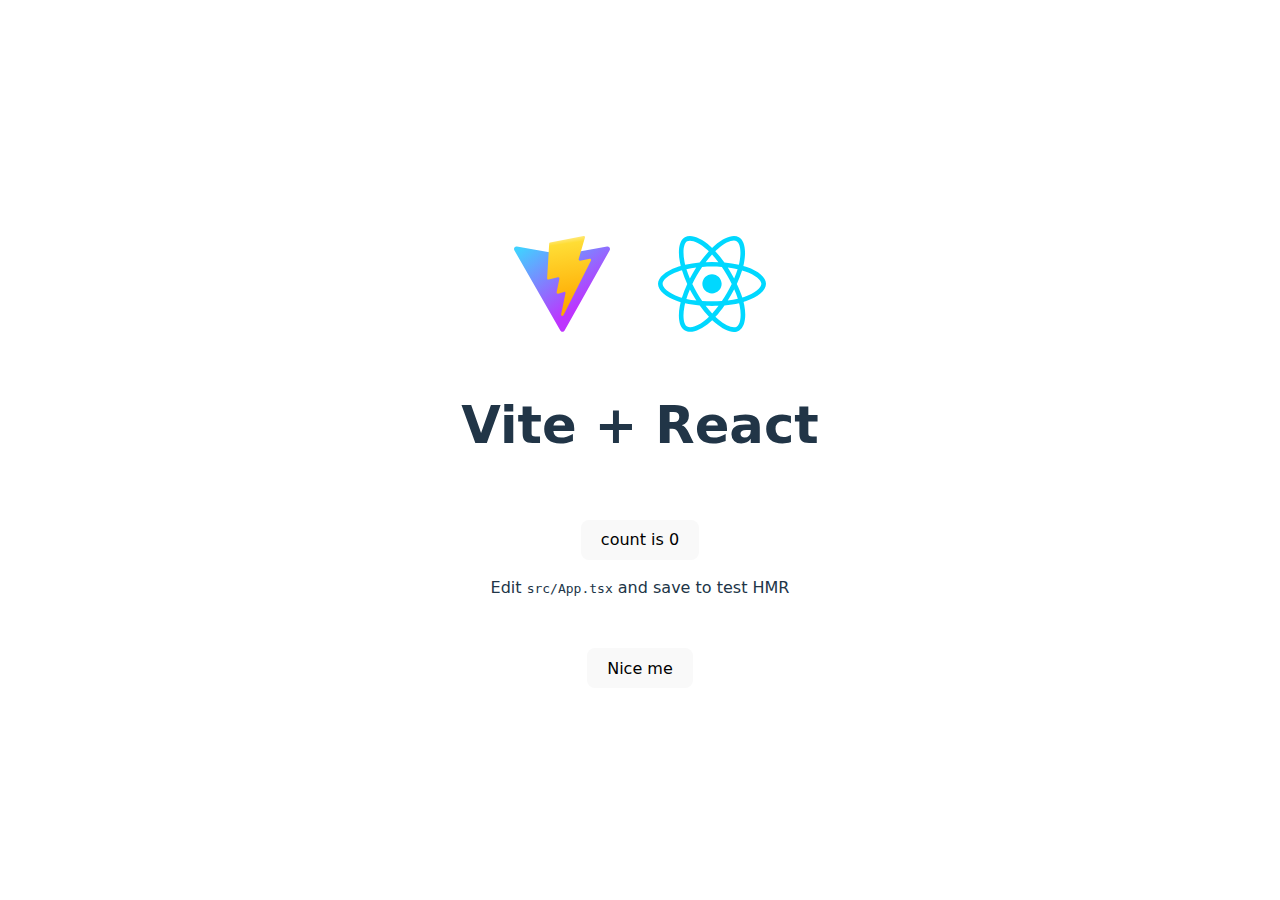
==== index.html @ 25c289f0 "Initialized for our gjclibrary backend" ====
<!doctype html>
<html lang="en">
  <head>
    <meta charset="UTF-8" />
    <link rel="icon" type="image/svg+xml" href="/vite.svg" />
    <meta name="viewport" content="width=device-width, initial-scale=1.0" />
    <title>Vite + React + TS</title>
    <script type="module" crossorigin src="/assets/index-Dt5wXakC.js"></script>
    <link rel="stylesheet" crossorigin href="/assets/index-DiwrgTda.css">
  </head>
  <body>
    <div id="root"></div>
  </body>
</html>
---- assets/index-DiwrgTda.css ----
#root{max-width:1280px;margin:0 auto;padding:2rem;text-align:center}.logo{height:6em;padding:1.5em;will-change:filter;transition:filter .3s}.logo:hover{filter:drop-shadow(0 0 2em #646cffaa)}.logo.react:hover{filter:drop-shadow(0 0 2em #61dafbaa)}@keyframes logo-spin{0%{transform:rotate(0)}to{transform:rotate(360deg)}}@media (prefers-reduced-motion: no-preference){a:nth-of-type(2) .logo{animation:logo-spin infinite 20s linear}}.card{padding:2em}.read-the-docs{color:#888}:root{font-family:Inter,system-ui,Avenir,Helvetica,Arial,sans-serif;line-height:1.5;font-weight:400;color-scheme:light dark;color:#ffffffde;background-color:#242424;font-synthesis:none;text-rendering:optimizeLegibility;-webkit-font-smoothing:antialiased;-moz-osx-font-smoothing:grayscale}a{font-weight:500;color:#646cff;text-decoration:inherit}a:hover{color:#535bf2}body{margin:0;display:flex;place-items:center;min-width:320px;min-height:100vh}h1{font-size:3.2em;line-height:1.1}button{border-radius:8px;border:1px solid transparent;padding:.6em 1.2em;font-size:1em;font-weight:500;font-family:inherit;background-color:#1a1a1a;cursor:pointer;transition:border-color .25s}button:hover{border-color:#646cff}button:focus,button:focus-visible{outline:4px auto -webkit-focus-ring-color}@media (prefers-color-scheme: light){:root{color:#213547;background-color:#fff}a:hover{color:#747bff}button{background-color:#f9f9f9}}
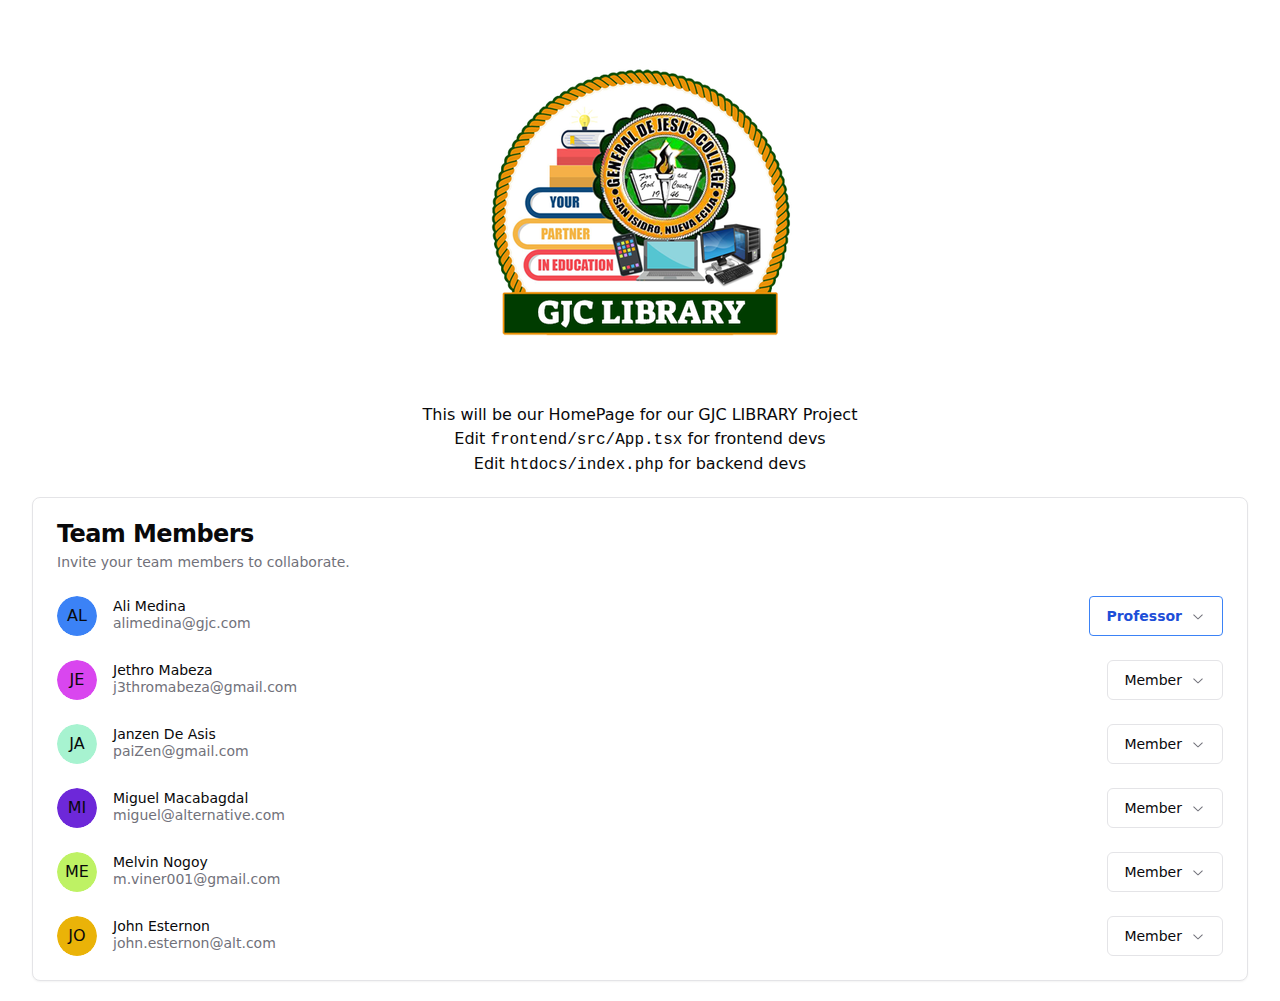
==== commit 9424bdeb: "added static Team Members on Homepage" ====
--- a/index.html
+++ b/index.html
@@ -5,8 +5,8 @@
     <link rel="icon" type="image/svg+xml" href="/vite.svg" />
     <meta name="viewport" content="width=device-width, initial-scale=1.0" />
     <title>Vite + React + TS</title>
-    <script type="module" crossorigin src="/assets/index-Dt5wXakC.js"></script>
-    <link rel="stylesheet" crossorigin href="/assets/index-DiwrgTda.css">
+    <script type="module" crossorigin src="/assets/index-BSZvWt1E.js"></script>
+    <link rel="stylesheet" crossorigin href="/assets/index-Cl80rdr0.css">
   </head>
   <body>
     <div id="root"></div>
--- a/assets/index-Cl80rdr0.css
+++ b/assets/index-Cl80rdr0.css
@@ -0,0 +1 @@
+*,:before,:after{box-sizing:border-box;border-width:0;border-style:solid;border-color:#e5e7eb}:before,:after{--tw-content: ""}html,:host{line-height:1.5;-webkit-text-size-adjust:100%;-moz-tab-size:4;-o-tab-size:4;tab-size:4;font-family:ui-sans-serif,system-ui,sans-serif,"Apple Color Emoji","Segoe UI Emoji",Segoe UI Symbol,"Noto Color Emoji";font-feature-settings:normal;font-variation-settings:normal;-webkit-tap-highlight-color:transparent}body{margin:0;line-height:inherit}hr{height:0;color:inherit;border-top-width:1px}abbr:where([title]){-webkit-text-decoration:underline dotted;text-decoration:underline dotted}h1,h2,h3,h4,h5,h6{font-size:inherit;font-weight:inherit}a{color:inherit;text-decoration:inherit}b,strong{font-weight:bolder}code,kbd,samp,pre{font-family:ui-monospace,SFMono-Regular,Menlo,Monaco,Consolas,Liberation Mono,Courier New,monospace;font-feature-settings:normal;font-variation-settings:normal;font-size:1em}small{font-size:80%}sub,sup{font-size:75%;line-height:0;position:relative;vertical-align:baseline}sub{bottom:-.25em}sup{top:-.5em}table{text-indent:0;border-color:inherit;border-collapse:collapse}button,input,optgroup,select,textarea{font-family:inherit;font-feature-settings:inherit;font-variation-settings:inherit;font-size:100%;font-weight:inherit;line-height:inherit;letter-spacing:inherit;color:inherit;margin:0;padding:0}button,select{text-transform:none}button,input:where([type=button]),input:where([type=reset]),input:where([type=submit]){-webkit-appearance:button;background-color:transparent;background-image:none}:-moz-focusring{outline:auto}:-moz-ui-invalid{box-shadow:none}progress{vertical-align:baseline}::-webkit-inner-spin-button,::-webkit-outer-spin-button{height:auto}[type=search]{-webkit-appearance:textfield;outline-offset:-2px}::-webkit-search-decoration{-webkit-appearance:none}::-webkit-file-upload-button{-webkit-appearance:button;font:inherit}summary{display:list-item}blockquote,dl,dd,h1,h2,h3,h4,h5,h6,hr,figure,p,pre{margin:0}fieldset{margin:0;padding:0}legend{padding:0}ol,ul,menu{list-style:none;margin:0;padding:0}dialog{padding:0}textarea{resize:vertical}input::-moz-placeholder,textarea::-moz-placeholder{opacity:1;color:#9ca3af}input::placeholder,textarea::placeholder{opacity:1;color:#9ca3af}button,[role=button]{cursor:pointer}:disabled{cursor:default}img,svg,video,canvas,audio,iframe,embed,object{display:block;vertical-align:middle}img,video{max-width:100%;height:auto}[hidden]{display:none}:root{--background: 0 0% 100%;--foreground: 240 10% 3.9%;--card: 0 0% 100%;--card-foreground: 240 10% 3.9%;--popover: 0 0% 100%;--popover-foreground: 240 10% 3.9%;--primary: 240 5.9% 10%;--primary-foreground: 0 0% 98%;--secondary: 240 4.8% 95.9%;--secondary-foreground: 240 5.9% 10%;--muted: 240 4.8% 95.9%;--muted-foreground: 240 3.8% 46.1%;--accent: 240 4.8% 95.9%;--accent-foreground: 240 5.9% 10%;--destructive: 0 72.22% 50.59%;--destructive-foreground: 0 0% 98%;--border: 240 5.9% 90%;--input: 240 5.9% 90%;--ring: 240 5% 64.9%;--radius: .5rem}*{border-color:hsl(var(--border))}html{scroll-behavior:smooth}body{background-color:hsl(var(--background));color:hsl(var(--foreground));font-synthesis-weight:none;text-rendering:optimizeLegibility}*,:before,:after{--tw-border-spacing-x: 0;--tw-border-spacing-y: 0;--tw-translate-x: 0;--tw-translate-y: 0;--tw-rotate: 0;--tw-skew-x: 0;--tw-skew-y: 0;--tw-scale-x: 1;--tw-scale-y: 1;--tw-pan-x: ;--tw-pan-y: ;--tw-pinch-zoom: ;--tw-scroll-snap-strictness: proximity;--tw-gradient-from-position: ;--tw-gradient-via-position: ;--tw-gradient-to-position: ;--tw-ordinal: ;--tw-slashed-zero: ;--tw-numeric-figure: ;--tw-numeric-spacing: ;--tw-numeric-fraction: ;--tw-ring-inset: ;--tw-ring-offset-width: 0px;--tw-ring-offset-color: #fff;--tw-ring-color: rgb(59 130 246 / .5);--tw-ring-offset-shadow: 0 0 #0000;--tw-ring-shadow: 0 0 #0000;--tw-shadow: 0 0 #0000;--tw-shadow-colored: 0 0 #0000;--tw-blur: ;--tw-brightness: ;--tw-contrast: ;--tw-grayscale: ;--tw-hue-rotate: ;--tw-invert: ;--tw-saturate: ;--tw-sepia: ;--tw-drop-shadow: ;--tw-backdrop-blur: ;--tw-backdrop-brightness: ;--tw-backdrop-contrast: ;--tw-backdrop-grayscale: ;--tw-backdrop-hue-rotate: ;--tw-backdrop-invert: ;--tw-backdrop-opacity: ;--tw-backdrop-saturate: ;--tw-backdrop-sepia: ;--tw-contain-size: ;--tw-contain-layout: ;--tw-contain-paint: ;--tw-contain-style: }::backdrop{--tw-border-spacing-x: 0;--tw-border-spacing-y: 0;--tw-translate-x: 0;--tw-translate-y: 0;--tw-rotate: 0;--tw-skew-x: 0;--tw-skew-y: 0;--tw-scale-x: 1;--tw-scale-y: 1;--tw-pan-x: ;--tw-pan-y: ;--tw-pinch-zoom: ;--tw-scroll-snap-strictness: proximity;--tw-gradient-from-position: ;--tw-gradient-via-position: ;--tw-gradient-to-position: ;--tw-ordinal: ;--tw-slashed-zero: ;--tw-numeric-figure: ;--tw-numeric-spacing: ;--tw-numeric-fraction: ;--tw-ring-inset: ;--tw-ring-offset-width: 0px;--tw-ring-offset-color: #fff;--tw-ring-color: rgb(59 130 246 / .5);--tw-ring-offset-shadow: 0 0 #0000;--tw-ring-shadow: 0 0 #0000;--tw-shadow: 0 0 #0000;--tw-shadow-colored: 0 0 #0000;--tw-blur: ;--tw-brightness: ;--tw-contrast: ;--tw-grayscale: ;--tw-hue-rotate: ;--tw-invert: ;--tw-saturate: ;--tw-sepia: ;--tw-drop-shadow: ;--tw-backdrop-blur: ;--tw-backdrop-brightness: ;--tw-backdrop-contrast: ;--tw-backdrop-grayscale: ;--tw-backdrop-hue-rotate: ;--tw-backdrop-invert: ;--tw-backdrop-opacity: ;--tw-backdrop-saturate: ;--tw-backdrop-sepia: ;--tw-contain-size: ;--tw-contain-layout: ;--tw-contain-paint: ;--tw-contain-style: }.container{width:100%;margin-right:auto;margin-left:auto;padding-right:2rem;padding-left:2rem}@media (min-width: 1400px){.container{max-width:1400px}}.sr-only{position:absolute;width:1px;height:1px;padding:0;margin:-1px;overflow:hidden;clip:rect(0,0,0,0);white-space:nowrap;border-width:0}.fixed{position:fixed}.absolute{position:absolute}.relative{position:relative}.inset-0{top:0;right:0;bottom:0;left:0}.left-\[50\%\]{left:50%}.right-4{right:1rem}.top-4{top:1rem}.top-\[50\%\]{top:50%}.z-50{z-index:50}.-mx-1{margin-left:-.25rem;margin-right:-.25rem}.mb-5{margin-bottom:1.25rem}.ml-2{margin-left:.5rem}.ml-auto{margin-left:auto}.mr-2{margin-right:.5rem}.mt-4{margin-top:1rem}.mt-5{margin-top:1.25rem}.flex{display:flex}.inline-flex{display:inline-flex}.table{display:table}.grid{display:grid}.hidden{display:none}.aspect-square{aspect-ratio:1 / 1}.h-10{height:2.5rem}.h-11{height:2.75rem}.h-12{height:3rem}.h-4{height:1rem}.h-9{height:2.25rem}.h-full{height:100%}.h-px{height:1px}.max-h-\[300px\]{max-height:300px}.w-10{width:2.5rem}.w-4{width:1rem}.w-72{width:18rem}.w-full{width:100%}.max-w-lg{max-width:32rem}.shrink-0{flex-shrink:0}.caption-bottom{caption-side:bottom}.translate-x-\[-50\%\]{--tw-translate-x: -50%;transform:translate(var(--tw-translate-x),var(--tw-translate-y)) rotate(var(--tw-rotate)) skew(var(--tw-skew-x)) skewY(var(--tw-skew-y)) scaleX(var(--tw-scale-x)) scaleY(var(--tw-scale-y))}.translate-y-\[-50\%\]{--tw-translate-y: -50%;transform:translate(var(--tw-translate-x),var(--tw-translate-y)) rotate(var(--tw-rotate)) skew(var(--tw-skew-x)) skewY(var(--tw-skew-y)) scaleX(var(--tw-scale-x)) scaleY(var(--tw-scale-y))}.cursor-default{cursor:default}.select-none{-webkit-user-select:none;-moz-user-select:none;user-select:none}.flex-col{flex-direction:column}.flex-col-reverse{flex-direction:column-reverse}.items-start{align-items:flex-start}.items-center{align-items:center}.justify-center{justify-content:center}.justify-between{justify-content:space-between}.gap-4{gap:1rem}.gap-6{gap:1.5rem}.space-x-4>:not([hidden])~:not([hidden]){--tw-space-x-reverse: 0;margin-right:calc(1rem * var(--tw-space-x-reverse));margin-left:calc(1rem * calc(1 - var(--tw-space-x-reverse)))}.space-y-1>:not([hidden])~:not([hidden]){--tw-space-y-reverse: 0;margin-top:calc(.25rem * calc(1 - var(--tw-space-y-reverse)));margin-bottom:calc(.25rem * var(--tw-space-y-reverse))}.space-y-1\.5>:not([hidden])~:not([hidden]){--tw-space-y-reverse: 0;margin-top:calc(.375rem * calc(1 - var(--tw-space-y-reverse)));margin-bottom:calc(.375rem * var(--tw-space-y-reverse))}.overflow-auto{overflow:auto}.overflow-hidden{overflow:hidden}.overflow-y-auto{overflow-y:auto}.overflow-x-hidden{overflow-x:hidden}.whitespace-nowrap{white-space:nowrap}.rounded{border-radius:.25rem}.rounded-full{border-radius:9999px}.rounded-lg{border-radius:var(--radius)}.rounded-md{border-radius:calc(var(--radius) - 2px)}.rounded-sm{border-radius:calc(var(--radius) - 4px)}.border{border-width:1px}.border-b{border-bottom-width:1px}.border-t{border-top-width:1px}.border-blue-500{--tw-border-opacity: 1;border-color:rgb(59 130 246 / var(--tw-border-opacity))}.border-input{border-color:hsl(var(--input))}.bg-background{background-color:hsl(var(--background))}.bg-black\/80{background-color:#000c}.bg-blue-500{--tw-bg-opacity: 1;background-color:rgb(59 130 246 / var(--tw-bg-opacity))}.bg-border{background-color:hsl(var(--border))}.bg-card{background-color:hsl(var(--card))}.bg-destructive{background-color:hsl(var(--destructive))}.bg-emerald-200{--tw-bg-opacity: 1;background-color:rgb(167 243 208 / var(--tw-bg-opacity))}.bg-fuchsia-500{--tw-bg-opacity: 1;background-color:rgb(217 70 239 / var(--tw-bg-opacity))}.bg-lime-300{--tw-bg-opacity: 1;background-color:rgb(190 242 100 / var(--tw-bg-opacity))}.bg-muted{background-color:hsl(var(--muted))}.bg-muted\/50{background-color:hsl(var(--muted) / .5)}.bg-popover{background-color:hsl(var(--popover))}.bg-primary{background-color:hsl(var(--primary))}.bg-secondary{background-color:hsl(var(--secondary))}.bg-transparent{background-color:transparent}.bg-violet-700{--tw-bg-opacity: 1;background-color:rgb(109 40 217 / var(--tw-bg-opacity))}.bg-yellow-500{--tw-bg-opacity: 1;background-color:rgb(234 179 8 / var(--tw-bg-opacity))}.p-0{padding:0}.p-1{padding:.25rem}.p-1\.5{padding:.375rem}.p-4{padding:1rem}.p-6{padding:1.5rem}.px-2{padding-left:.5rem;padding-right:.5rem}.px-3{padding-left:.75rem;padding-right:.75rem}.px-4{padding-left:1rem;padding-right:1rem}.px-8{padding-left:2rem;padding-right:2rem}.py-1{padding-top:.25rem;padding-bottom:.25rem}.py-1\.5{padding-top:.375rem;padding-bottom:.375rem}.py-2{padding-top:.5rem;padding-bottom:.5rem}.py-3{padding-top:.75rem;padding-bottom:.75rem}.py-6{padding-top:1.5rem;padding-bottom:1.5rem}.pt-0{padding-top:0}.text-left{text-align:left}.text-center{text-align:center}.align-middle{vertical-align:middle}.text-2xl{font-size:1.5rem;line-height:2rem}.text-lg{font-size:1.125rem;line-height:1.75rem}.text-sm{font-size:.875rem;line-height:1.25rem}.text-xs{font-size:.75rem;line-height:1rem}.font-medium{font-weight:500}.font-semibold{font-weight:600}.leading-none{line-height:1}.tracking-tight{letter-spacing:-.025em}.tracking-widest{letter-spacing:.1em}.text-blue-700{--tw-text-opacity: 1;color:rgb(29 78 216 / var(--tw-text-opacity))}.text-card-foreground{color:hsl(var(--card-foreground))}.text-destructive-foreground{color:hsl(var(--destructive-foreground))}.text-foreground{color:hsl(var(--foreground))}.text-muted-foreground{color:hsl(var(--muted-foreground))}.text-popover-foreground{color:hsl(var(--popover-foreground))}.text-primary{color:hsl(var(--primary))}.text-primary-foreground{color:hsl(var(--primary-foreground))}.text-secondary-foreground{color:hsl(var(--secondary-foreground))}.underline-offset-4{text-underline-offset:4px}.opacity-50{opacity:.5}.opacity-70{opacity:.7}.shadow-lg{--tw-shadow: 0 10px 15px -3px rgb(0 0 0 / .1), 0 4px 6px -4px rgb(0 0 0 / .1);--tw-shadow-colored: 0 10px 15px -3px var(--tw-shadow-color), 0 4px 6px -4px var(--tw-shadow-color);box-shadow:var(--tw-ring-offset-shadow, 0 0 #0000),var(--tw-ring-shadow, 0 0 #0000),var(--tw-shadow)}.shadow-md{--tw-shadow: 0 4px 6px -1px rgb(0 0 0 / .1), 0 2px 4px -2px rgb(0 0 0 / .1);--tw-shadow-colored: 0 4px 6px -1px var(--tw-shadow-color), 0 2px 4px -2px var(--tw-shadow-color);box-shadow:var(--tw-ring-offset-shadow, 0 0 #0000),var(--tw-ring-shadow, 0 0 #0000),var(--tw-shadow)}.shadow-sm{--tw-shadow: 0 1px 2px 0 rgb(0 0 0 / .05);--tw-shadow-colored: 0 1px 2px 0 var(--tw-shadow-color);box-shadow:var(--tw-ring-offset-shadow, 0 0 #0000),var(--tw-ring-shadow, 0 0 #0000),var(--tw-shadow)}.outline-none{outline:2px solid transparent;outline-offset:2px}.outline{outline-style:solid}.ring-offset-background{--tw-ring-offset-color: hsl(var(--background))}.transition-colors{transition-property:color,background-color,border-color,text-decoration-color,fill,stroke;transition-timing-function:cubic-bezier(.4,0,.2,1);transition-duration:.15s}.transition-opacity{transition-property:opacity;transition-timing-function:cubic-bezier(.4,0,.2,1);transition-duration:.15s}.duration-200{transition-duration:.2s}@keyframes enter{0%{opacity:var(--tw-enter-opacity, 1);transform:translate3d(var(--tw-enter-translate-x, 0),var(--tw-enter-translate-y, 0),0) scale3d(var(--tw-enter-scale, 1),var(--tw-enter-scale, 1),var(--tw-enter-scale, 1)) rotate(var(--tw-enter-rotate, 0))}}@keyframes exit{to{opacity:var(--tw-exit-opacity, 1);transform:translate3d(var(--tw-exit-translate-x, 0),var(--tw-exit-translate-y, 0),0) scale3d(var(--tw-exit-scale, 1),var(--tw-exit-scale, 1),var(--tw-exit-scale, 1)) rotate(var(--tw-exit-rotate, 0))}}.duration-200{animation-duration:.2s}@media (max-width: 640px){.container{padding-left:1rem;padding-right:1rem}}.placeholder\:text-muted-foreground::-moz-placeholder{color:hsl(var(--muted-foreground))}.placeholder\:text-muted-foreground::placeholder{color:hsl(var(--muted-foreground))}.hover\:border-transparent:hover{border-color:transparent}.hover\:bg-accent:hover{background-color:hsl(var(--accent))}.hover\:bg-blue-500:hover{--tw-bg-opacity: 1;background-color:rgb(59 130 246 / var(--tw-bg-opacity))}.hover\:bg-destructive\/90:hover{background-color:hsl(var(--destructive) / .9)}.hover\:bg-muted\/50:hover{background-color:hsl(var(--muted) / .5)}.hover\:bg-primary\/90:hover{background-color:hsl(var(--primary) / .9)}.hover\:bg-secondary\/80:hover{background-color:hsl(var(--secondary) / .8)}.hover\:text-accent-foreground:hover{color:hsl(var(--accent-foreground))}.hover\:text-white:hover{--tw-text-opacity: 1;color:rgb(255 255 255 / var(--tw-text-opacity))}.hover\:underline:hover{text-decoration-line:underline}.hover\:opacity-100:hover{opacity:1}.focus\:outline-none:focus{outline:2px solid transparent;outline-offset:2px}.focus\:ring-2:focus{--tw-ring-offset-shadow: var(--tw-ring-inset) 0 0 0 var(--tw-ring-offset-width) var(--tw-ring-offset-color);--tw-ring-shadow: var(--tw-ring-inset) 0 0 0 calc(2px + var(--tw-ring-offset-width)) var(--tw-ring-color);box-shadow:var(--tw-ring-offset-shadow),var(--tw-ring-shadow),var(--tw-shadow, 0 0 #0000)}.focus\:ring-ring:focus{--tw-ring-color: hsl(var(--ring))}.focus\:ring-offset-2:focus{--tw-ring-offset-width: 2px}.focus-visible\:outline-none:focus-visible{outline:2px solid transparent;outline-offset:2px}.focus-visible\:ring-2:focus-visible{--tw-ring-offset-shadow: var(--tw-ring-inset) 0 0 0 var(--tw-ring-offset-width) var(--tw-ring-offset-color);--tw-ring-shadow: var(--tw-ring-inset) 0 0 0 calc(2px + var(--tw-ring-offset-width)) var(--tw-ring-color);box-shadow:var(--tw-ring-offset-shadow),var(--tw-ring-shadow),var(--tw-shadow, 0 0 #0000)}.focus-visible\:ring-ring:focus-visible{--tw-ring-color: hsl(var(--ring))}.focus-visible\:ring-offset-2:focus-visible{--tw-ring-offset-width: 2px}.disabled\:pointer-events-none:disabled{pointer-events:none}.disabled\:cursor-not-allowed:disabled{cursor:not-allowed}.disabled\:opacity-50:disabled{opacity:.5}.aria-selected\:bg-accent[aria-selected=true]{background-color:hsl(var(--accent))}.aria-selected\:text-accent-foreground[aria-selected=true]{color:hsl(var(--accent-foreground))}.data-\[disabled\]\:pointer-events-none[data-disabled]{pointer-events:none}.data-\[state\=open\]\:bg-accent[data-state=open]{background-color:hsl(var(--accent))}.data-\[state\=selected\]\:bg-muted[data-state=selected]{background-color:hsl(var(--muted))}.data-\[state\=open\]\:text-muted-foreground[data-state=open]{color:hsl(var(--muted-foreground))}.data-\[disabled\]\:opacity-50[data-disabled]{opacity:.5}.data-\[state\=open\]\:animate-in[data-state=open]{animation-name:enter;animation-duration:.15s;--tw-enter-opacity: initial;--tw-enter-scale: initial;--tw-enter-rotate: initial;--tw-enter-translate-x: initial;--tw-enter-translate-y: initial}.data-\[state\=closed\]\:animate-out[data-state=closed]{animation-name:exit;animation-duration:.15s;--tw-exit-opacity: initial;--tw-exit-scale: initial;--tw-exit-rotate: initial;--tw-exit-translate-x: initial;--tw-exit-translate-y: initial}.data-\[state\=closed\]\:fade-out-0[data-state=closed]{--tw-exit-opacity: 0}.data-\[state\=open\]\:fade-in-0[data-state=open]{--tw-enter-opacity: 0}.data-\[state\=closed\]\:zoom-out-95[data-state=closed]{--tw-exit-scale: .95}.data-\[state\=open\]\:zoom-in-95[data-state=open]{--tw-enter-scale: .95}.data-\[side\=bottom\]\:slide-in-from-top-2[data-side=bottom]{--tw-enter-translate-y: -.5rem}.data-\[side\=left\]\:slide-in-from-right-2[data-side=left]{--tw-enter-translate-x: .5rem}.data-\[side\=right\]\:slide-in-from-left-2[data-side=right]{--tw-enter-translate-x: -.5rem}.data-\[side\=top\]\:slide-in-from-bottom-2[data-side=top]{--tw-enter-translate-y: .5rem}.data-\[state\=closed\]\:slide-out-to-left-1\/2[data-state=closed]{--tw-exit-translate-x: -50%}.data-\[state\=closed\]\:slide-out-to-top-\[48\%\][data-state=closed]{--tw-exit-translate-y: -48%}.data-\[state\=open\]\:slide-in-from-left-1\/2[data-state=open]{--tw-enter-translate-x: -50%}.data-\[state\=open\]\:slide-in-from-top-\[48\%\][data-state=open]{--tw-enter-translate-y: -48%}@media (min-width: 640px){.sm\:flex-row{flex-direction:row}.sm\:justify-end{justify-content:flex-end}.sm\:space-x-2>:not([hidden])~:not([hidden]){--tw-space-x-reverse: 0;margin-right:calc(.5rem * var(--tw-space-x-reverse));margin-left:calc(.5rem * calc(1 - var(--tw-space-x-reverse)))}.sm\:rounded-lg{border-radius:var(--radius)}.sm\:text-left{text-align:left}}.\[\&\:has\(\[role\=checkbox\]\)\]\:pr-0:has([role=checkbox]){padding-right:0}.\[\&\>tr\]\:last\:border-b-0:last-child>tr{border-bottom-width:0px}.\[\&_\[cmdk-group-heading\]\]\:px-2 [cmdk-group-heading]{padding-left:.5rem;padding-right:.5rem}.\[\&_\[cmdk-group-heading\]\]\:py-1\.5 [cmdk-group-heading]{padding-top:.375rem;padding-bottom:.375rem}.\[\&_\[cmdk-group-heading\]\]\:text-xs [cmdk-group-heading]{font-size:.75rem;line-height:1rem}.\[\&_\[cmdk-group-heading\]\]\:font-medium [cmdk-group-heading]{font-weight:500}.\[\&_\[cmdk-group-heading\]\]\:text-muted-foreground [cmdk-group-heading]{color:hsl(var(--muted-foreground))}.\[\&_\[cmdk-group\]\:not\(\[hidden\]\)_\~\[cmdk-group\]\]\:pt-0 [cmdk-group]:not([hidden])~[cmdk-group]{padding-top:0}.\[\&_\[cmdk-group\]\]\:px-2 [cmdk-group]{padding-left:.5rem;padding-right:.5rem}.\[\&_\[cmdk-input-wrapper\]_svg\]\:h-5 [cmdk-input-wrapper] svg{height:1.25rem}.\[\&_\[cmdk-input-wrapper\]_svg\]\:w-5 [cmdk-input-wrapper] svg{width:1.25rem}.\[\&_\[cmdk-input\]\]\:h-12 [cmdk-input]{height:3rem}.\[\&_\[cmdk-item\]\]\:px-2 [cmdk-item]{padding-left:.5rem;padding-right:.5rem}.\[\&_\[cmdk-item\]\]\:py-3 [cmdk-item]{padding-top:.75rem;padding-bottom:.75rem}.\[\&_\[cmdk-item\]_svg\]\:h-5 [cmdk-item] svg{height:1.25rem}.\[\&_\[cmdk-item\]_svg\]\:w-5 [cmdk-item] svg{width:1.25rem}.\[\&_tr\:last-child\]\:border-0 tr:last-child{border-width:0px}.\[\&_tr\]\:border-b tr{border-bottom-width:1px}
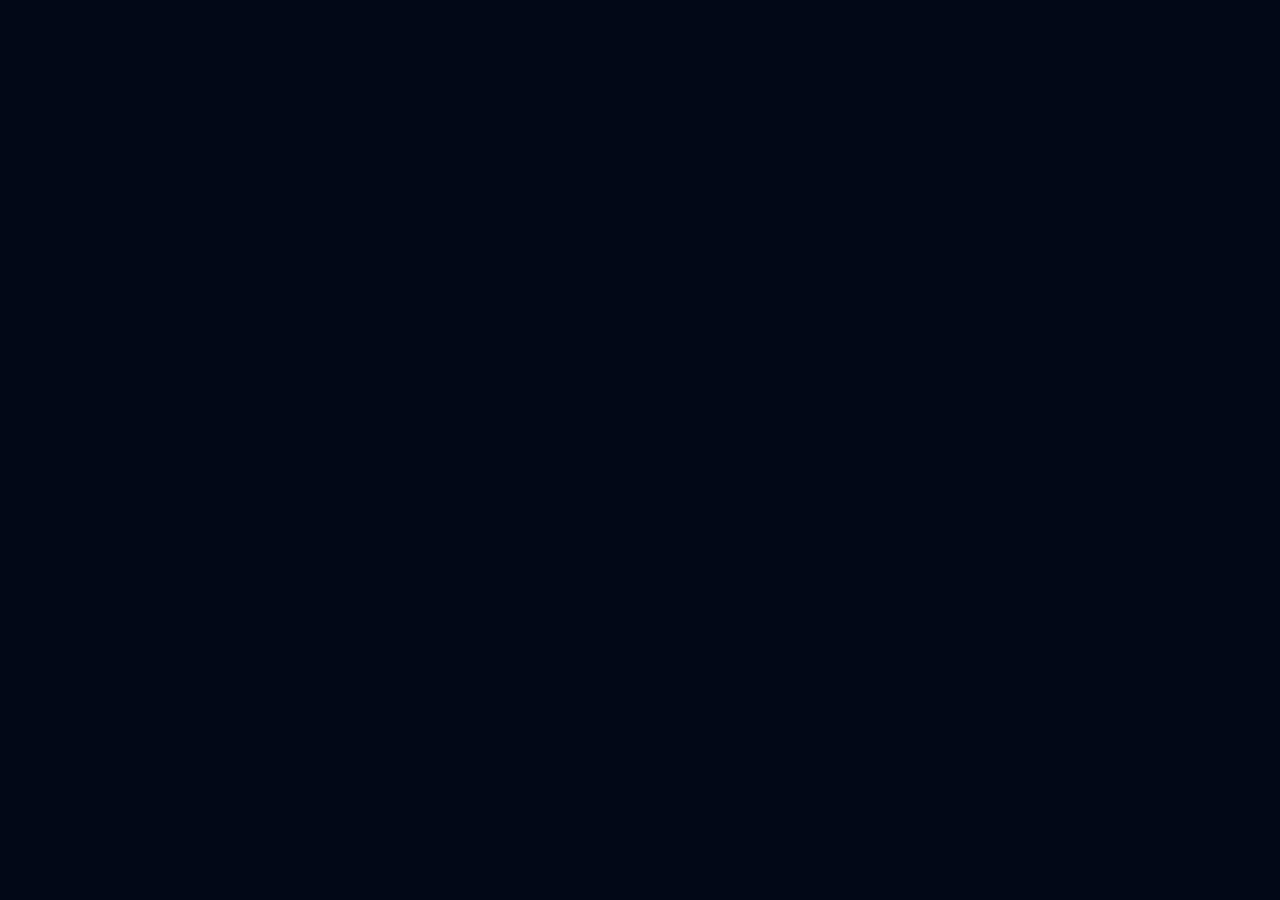
==== commit d701e7c9: "php server updated homepage with musicgallery" ====
--- a/index.html
+++ b/index.html
@@ -4,9 +4,9 @@
     <meta charset="UTF-8" />
     <link rel="icon" type="image/svg+xml" href="/vite.svg" />
     <meta name="viewport" content="width=device-width, initial-scale=1.0" />
-    <title>Vite + React + TS</title>
-    <script type="module" crossorigin src="/assets/index-BSZvWt1E.js"></script>
-    <link rel="stylesheet" crossorigin href="/assets/index-Cl80rdr0.css">
+    <title>GJC Library Management System</title>
+    <script type="module" crossorigin src="/assets/index-BnmHJp3N.js"></script>
+    <link rel="stylesheet" crossorigin href="/assets/index-BasYffKe.css">
   </head>
   <body>
     <div id="root"></div>
--- a/assets/index-BasYffKe.css
+++ b/assets/index-BasYffKe.css
@@ -0,0 +1 @@
+*,:before,:after{box-sizing:border-box;border-width:0;border-style:solid;border-color:#e5e7eb}:before,:after{--tw-content: ""}html,:host{line-height:1.5;-webkit-text-size-adjust:100%;-moz-tab-size:4;-o-tab-size:4;tab-size:4;font-family:ui-sans-serif,system-ui,sans-serif,"Apple Color Emoji","Segoe UI Emoji",Segoe UI Symbol,"Noto Color Emoji";font-feature-settings:normal;font-variation-settings:normal;-webkit-tap-highlight-color:transparent}body{margin:0;line-height:inherit}hr{height:0;color:inherit;border-top-width:1px}abbr:where([title]){-webkit-text-decoration:underline dotted;text-decoration:underline dotted}h1,h2,h3,h4,h5,h6{font-size:inherit;font-weight:inherit}a{color:inherit;text-decoration:inherit}b,strong{font-weight:bolder}code,kbd,samp,pre{font-family:ui-monospace,SFMono-Regular,Menlo,Monaco,Consolas,Liberation Mono,Courier New,monospace;font-feature-settings:normal;font-variation-settings:normal;font-size:1em}small{font-size:80%}sub,sup{font-size:75%;line-height:0;position:relative;vertical-align:baseline}sub{bottom:-.25em}sup{top:-.5em}table{text-indent:0;border-color:inherit;border-collapse:collapse}button,input,optgroup,select,textarea{font-family:inherit;font-feature-settings:inherit;font-variation-settings:inherit;font-size:100%;font-weight:inherit;line-height:inherit;letter-spacing:inherit;color:inherit;margin:0;padding:0}button,select{text-transform:none}button,input:where([type=button]),input:where([type=reset]),input:where([type=submit]){-webkit-appearance:button;background-color:transparent;background-image:none}:-moz-focusring{outline:auto}:-moz-ui-invalid{box-shadow:none}progress{vertical-align:baseline}::-webkit-inner-spin-button,::-webkit-outer-spin-button{height:auto}[type=search]{-webkit-appearance:textfield;outline-offset:-2px}::-webkit-search-decoration{-webkit-appearance:none}::-webkit-file-upload-button{-webkit-appearance:button;font:inherit}summary{display:list-item}blockquote,dl,dd,h1,h2,h3,h4,h5,h6,hr,figure,p,pre{margin:0}fieldset{margin:0;padding:0}legend{padding:0}ol,ul,menu{list-style:none;margin:0;padding:0}dialog{padding:0}textarea{resize:vertical}input::-moz-placeholder,textarea::-moz-placeholder{opacity:1;color:#9ca3af}input::placeholder,textarea::placeholder{opacity:1;color:#9ca3af}button,[role=button]{cursor:pointer}:disabled{cursor:default}img,svg,video,canvas,audio,iframe,embed,object{display:block;vertical-align:middle}img,video{max-width:100%;height:auto}[hidden]{display:none}:root{--background: 0 0% 100%;--foreground: 222.2 84% 4.9%;--card: 0 0% 100%;--card-foreground: 222.2 84% 4.9%;--popover: 0 0% 100%;--popover-foreground: 222.2 84% 4.9%;--primary: 222.2 47.4% 11.2%;--primary-foreground: 210 40% 98%;--secondary: 210 40% 96.1%;--secondary-foreground: 222.2 47.4% 11.2%;--muted: 210 40% 96.1%;--muted-foreground: 215.4 16.3% 46.9%;--accent: 210 40% 96.1%;--accent-foreground: 222.2 47.4% 11.2%;--destructive: 0 84.2% 60.2%;--destructive-foreground: 210 40% 98%;--border: 214.3 31.8% 91.4%;--input: 214.3 31.8% 91.4%;--ring: 222.2 84% 4.9%;--radius: .5rem}.dark{--background: 222.2 84% 4.9%;--foreground: 210 40% 98%;--card: 222.2 84% 4.9%;--card-foreground: 210 40% 98%;--popover: 222.2 84% 4.9%;--popover-foreground: 210 40% 98%;--primary: 210 40% 98%;--primary-foreground: 222.2 47.4% 11.2%;--secondary: 217.2 32.6% 17.5%;--secondary-foreground: 210 40% 98%;--muted: 217.2 32.6% 17.5%;--muted-foreground: 215 20.2% 65.1%;--accent: 217.2 32.6% 17.5%;--accent-foreground: 210 40% 98%;--destructive: 0 62.8% 30.6%;--destructive-foreground: 210 40% 98%;--border: 217.2 32.6% 17.5%;--input: 217.2 32.6% 17.5%;--ring: 212.7 26.8% 83.9%}*{border-color:hsl(var(--border))}body{background-color:hsl(var(--background));color:hsl(var(--foreground))}*,:before,:after{--tw-border-spacing-x: 0;--tw-border-spacing-y: 0;--tw-translate-x: 0;--tw-translate-y: 0;--tw-rotate: 0;--tw-skew-x: 0;--tw-skew-y: 0;--tw-scale-x: 1;--tw-scale-y: 1;--tw-pan-x: ;--tw-pan-y: ;--tw-pinch-zoom: ;--tw-scroll-snap-strictness: proximity;--tw-gradient-from-position: ;--tw-gradient-via-position: ;--tw-gradient-to-position: ;--tw-ordinal: ;--tw-slashed-zero: ;--tw-numeric-figure: ;--tw-numeric-spacing: ;--tw-numeric-fraction: ;--tw-ring-inset: ;--tw-ring-offset-width: 0px;--tw-ring-offset-color: #fff;--tw-ring-color: rgb(59 130 246 / .5);--tw-ring-offset-shadow: 0 0 #0000;--tw-ring-shadow: 0 0 #0000;--tw-shadow: 0 0 #0000;--tw-shadow-colored: 0 0 #0000;--tw-blur: ;--tw-brightness: ;--tw-contrast: ;--tw-grayscale: ;--tw-hue-rotate: ;--tw-invert: ;--tw-saturate: ;--tw-sepia: ;--tw-drop-shadow: ;--tw-backdrop-blur: ;--tw-backdrop-brightness: ;--tw-backdrop-contrast: ;--tw-backdrop-grayscale: ;--tw-backdrop-hue-rotate: ;--tw-backdrop-invert: ;--tw-backdrop-opacity: ;--tw-backdrop-saturate: ;--tw-backdrop-sepia: ;--tw-contain-size: ;--tw-contain-layout: ;--tw-contain-paint: ;--tw-contain-style: }::backdrop{--tw-border-spacing-x: 0;--tw-border-spacing-y: 0;--tw-translate-x: 0;--tw-translate-y: 0;--tw-rotate: 0;--tw-skew-x: 0;--tw-skew-y: 0;--tw-scale-x: 1;--tw-scale-y: 1;--tw-pan-x: ;--tw-pan-y: ;--tw-pinch-zoom: ;--tw-scroll-snap-strictness: proximity;--tw-gradient-from-position: ;--tw-gradient-via-position: ;--tw-gradient-to-position: ;--tw-ordinal: ;--tw-slashed-zero: ;--tw-numeric-figure: ;--tw-numeric-spacing: ;--tw-numeric-fraction: ;--tw-ring-inset: ;--tw-ring-offset-width: 0px;--tw-ring-offset-color: #fff;--tw-ring-color: rgb(59 130 246 / .5);--tw-ring-offset-shadow: 0 0 #0000;--tw-ring-shadow: 0 0 #0000;--tw-shadow: 0 0 #0000;--tw-shadow-colored: 0 0 #0000;--tw-blur: ;--tw-brightness: ;--tw-contrast: ;--tw-grayscale: ;--tw-hue-rotate: ;--tw-invert: ;--tw-saturate: ;--tw-sepia: ;--tw-drop-shadow: ;--tw-backdrop-blur: ;--tw-backdrop-brightness: ;--tw-backdrop-contrast: ;--tw-backdrop-grayscale: ;--tw-backdrop-hue-rotate: ;--tw-backdrop-invert: ;--tw-backdrop-opacity: ;--tw-backdrop-saturate: ;--tw-backdrop-sepia: ;--tw-contain-size: ;--tw-contain-layout: ;--tw-contain-paint: ;--tw-contain-style: }.container{width:100%;margin-right:auto;margin-left:auto;padding-right:2rem;padding-left:2rem}@media (min-width: 1400px){.container{max-width:1400px}}.sr-only{position:absolute;width:1px;height:1px;padding:0;margin:-1px;overflow:hidden;clip:rect(0,0,0,0);white-space:nowrap;border-width:0}.fixed{position:fixed}.absolute{position:absolute}.relative{position:relative}.inset-0{top:0;right:0;bottom:0;left:0}.left-2{left:.5rem}.left-\[50\%\]{left:50%}.right-4{right:1rem}.right-5{right:1.25rem}.top-4{top:1rem}.top-\[50\%\]{top:50%}.z-50{z-index:50}.col-span-3{grid-column:span 3 / span 3}.-mx-1{margin-left:-.25rem;margin-right:-.25rem}.mx-auto{margin-left:auto;margin-right:auto}.my-1{margin-top:.25rem;margin-bottom:.25rem}.my-4{margin-top:1rem;margin-bottom:1rem}.mb-2{margin-bottom:.5rem}.mb-4{margin-bottom:1rem}.mb-5{margin-bottom:1.25rem}.ml-2{margin-left:.5rem}.ml-auto{margin-left:auto}.mr-2{margin-right:.5rem}.mr-4{margin-right:1rem}.mt-2{margin-top:.5rem}.mt-4{margin-top:1rem}.mt-5{margin-top:1.25rem}.mt-6{margin-top:1.5rem}.mt-8{margin-top:2rem}.block{display:block}.flex{display:flex}.inline-flex{display:inline-flex}.table{display:table}.grid{display:grid}.hidden{display:none}.aspect-\[3\/4\]{aspect-ratio:3/4}.aspect-square{aspect-ratio:1 / 1}.h-10{height:2.5rem}.h-11{height:2.75rem}.h-12{height:3rem}.h-2{height:.5rem}.h-2\.5{height:.625rem}.h-3{height:.75rem}.h-3\.5{height:.875rem}.h-4{height:1rem}.h-9{height:2.25rem}.h-\[1\.2rem\]{height:1.2rem}.h-\[1px\]{height:1px}.h-\[300px\]{height:300px}.h-\[450px\]{height:450px}.h-auto{height:auto}.h-full{height:100%}.h-px{height:1px}.max-h-\[300px\]{max-height:300px}.w-10{width:2.5rem}.w-2{width:.5rem}.w-2\.5{width:.625rem}.w-3{width:.75rem}.w-3\.5{width:.875rem}.w-4{width:1rem}.w-40{width:10rem}.w-48{width:12rem}.w-72{width:18rem}.w-\[1\.2rem\]{width:1.2rem}.w-\[150px\]{width:150px}.w-\[1px\]{width:1px}.w-\[230px\]{width:230px}.w-\[250px\]{width:250px}.w-auto{width:auto}.w-full{width:100%}.min-w-\[12rem\]{min-width:12rem}.min-w-\[8rem\]{min-width:8rem}.max-w-\[420px\]{max-width:420px}.max-w-lg{max-width:32rem}.max-w-prose{max-width:65ch}.flex-1{flex:1 1 0%}.shrink-0{flex-shrink:0}.caption-bottom{caption-side:bottom}.translate-x-\[-50\%\]{--tw-translate-x: -50%;transform:translate(var(--tw-translate-x),var(--tw-translate-y)) rotate(var(--tw-rotate)) skew(var(--tw-skew-x)) skewY(var(--tw-skew-y)) scaleX(var(--tw-scale-x)) scaleY(var(--tw-scale-y))}.translate-y-\[-50\%\]{--tw-translate-y: -50%;transform:translate(var(--tw-translate-x),var(--tw-translate-y)) rotate(var(--tw-rotate)) skew(var(--tw-skew-x)) skewY(var(--tw-skew-y)) scaleX(var(--tw-scale-x)) scaleY(var(--tw-scale-y))}.rotate-0{--tw-rotate: 0deg;transform:translate(var(--tw-translate-x),var(--tw-translate-y)) rotate(var(--tw-rotate)) skew(var(--tw-skew-x)) skewY(var(--tw-skew-y)) scaleX(var(--tw-scale-x)) scaleY(var(--tw-scale-y))}.rotate-90{--tw-rotate: 90deg;transform:translate(var(--tw-translate-x),var(--tw-translate-y)) rotate(var(--tw-rotate)) skew(var(--tw-skew-x)) skewY(var(--tw-skew-y)) scaleX(var(--tw-scale-x)) scaleY(var(--tw-scale-y))}.scale-0{--tw-scale-x: 0;--tw-scale-y: 0;transform:translate(var(--tw-translate-x),var(--tw-translate-y)) rotate(var(--tw-rotate)) skew(var(--tw-skew-x)) skewY(var(--tw-skew-y)) scaleX(var(--tw-scale-x)) scaleY(var(--tw-scale-y))}.scale-100{--tw-scale-x: 1;--tw-scale-y: 1;transform:translate(var(--tw-translate-x),var(--tw-translate-y)) rotate(var(--tw-rotate)) skew(var(--tw-skew-x)) skewY(var(--tw-skew-y)) scaleX(var(--tw-scale-x)) scaleY(var(--tw-scale-y))}.cursor-default{cursor:default}.touch-none{touch-action:none}.select-none{-webkit-user-select:none;-moz-user-select:none;user-select:none}.flex-col{flex-direction:column}.flex-col-reverse{flex-direction:column-reverse}.items-start{align-items:flex-start}.items-center{align-items:center}.justify-start{justify-content:flex-start}.justify-center{justify-content:center}.justify-between{justify-content:space-between}.gap-2{gap:.5rem}.gap-4{gap:1rem}.gap-6{gap:1.5rem}.space-x-1>:not([hidden])~:not([hidden]){--tw-space-x-reverse: 0;margin-right:calc(.25rem * var(--tw-space-x-reverse));margin-left:calc(.25rem * calc(1 - var(--tw-space-x-reverse)))}.space-x-4>:not([hidden])~:not([hidden]){--tw-space-x-reverse: 0;margin-right:calc(1rem * var(--tw-space-x-reverse));margin-left:calc(1rem * calc(1 - var(--tw-space-x-reverse)))}.space-y-1>:not([hidden])~:not([hidden]){--tw-space-y-reverse: 0;margin-top:calc(.25rem * calc(1 - var(--tw-space-y-reverse)));margin-bottom:calc(.25rem * var(--tw-space-y-reverse))}.space-y-1\.5>:not([hidden])~:not([hidden]){--tw-space-y-reverse: 0;margin-top:calc(.375rem * calc(1 - var(--tw-space-y-reverse)));margin-bottom:calc(.375rem * var(--tw-space-y-reverse))}.space-y-3>:not([hidden])~:not([hidden]){--tw-space-y-reverse: 0;margin-top:calc(.75rem * calc(1 - var(--tw-space-y-reverse)));margin-bottom:calc(.75rem * var(--tw-space-y-reverse))}.space-y-4>:not([hidden])~:not([hidden]){--tw-space-y-reverse: 0;margin-top:calc(1rem * calc(1 - var(--tw-space-y-reverse)));margin-bottom:calc(1rem * var(--tw-space-y-reverse))}.space-y-6>:not([hidden])~:not([hidden]){--tw-space-y-reverse: 0;margin-top:calc(1.5rem * calc(1 - var(--tw-space-y-reverse)));margin-bottom:calc(1.5rem * var(--tw-space-y-reverse))}.overflow-auto{overflow:auto}.overflow-hidden{overflow:hidden}.overflow-y-auto{overflow-y:auto}.overflow-x-hidden{overflow-x:hidden}.whitespace-nowrap{white-space:nowrap}.rounded{border-radius:.25rem}.rounded-\[inherit\]{border-radius:inherit}.rounded-full{border-radius:9999px}.rounded-lg{border-radius:var(--radius)}.rounded-md{border-radius:calc(var(--radius) - 2px)}.rounded-none{border-radius:0}.rounded-sm{border-radius:calc(var(--radius) - 4px)}.border{border-width:1px}.border-b{border-bottom-width:1px}.border-l{border-left-width:1px}.border-t{border-top-width:1px}.border-dashed{border-style:dashed}.border-none{border-style:none}.border-blue-500{--tw-border-opacity: 1;border-color:rgb(59 130 246 / var(--tw-border-opacity))}.border-input{border-color:hsl(var(--input))}.border-l-transparent{border-left-color:transparent}.border-t-transparent{border-top-color:transparent}.bg-background{background-color:hsl(var(--background))}.bg-black\/80{background-color:#000c}.bg-blue-500{--tw-bg-opacity: 1;background-color:rgb(59 130 246 / var(--tw-bg-opacity))}.bg-border{background-color:hsl(var(--border))}.bg-card{background-color:hsl(var(--card))}.bg-destructive{background-color:hsl(var(--destructive))}.bg-emerald-200{--tw-bg-opacity: 1;background-color:rgb(167 243 208 / var(--tw-bg-opacity))}.bg-fuchsia-500{--tw-bg-opacity: 1;background-color:rgb(217 70 239 / var(--tw-bg-opacity))}.bg-lime-300{--tw-bg-opacity: 1;background-color:rgb(190 242 100 / var(--tw-bg-opacity))}.bg-muted{background-color:hsl(var(--muted))}.bg-muted\/50{background-color:hsl(var(--muted) / .5)}.bg-popover{background-color:hsl(var(--popover))}.bg-primary{background-color:hsl(var(--primary))}.bg-secondary{background-color:hsl(var(--secondary))}.bg-transparent{background-color:transparent}.bg-violet-700{--tw-bg-opacity: 1;background-color:rgb(109 40 217 / var(--tw-bg-opacity))}.bg-yellow-500{--tw-bg-opacity: 1;background-color:rgb(234 179 8 / var(--tw-bg-opacity))}.fill-current{fill:currentColor}.object-cover{-o-object-fit:cover;object-fit:cover}.p-0{padding:0}.p-1{padding:.25rem}.p-1\.5{padding:.375rem}.p-2{padding:.5rem}.p-4{padding:1rem}.p-6{padding:1.5rem}.p-\[1px\]{padding:1px}.px-1{padding-left:.25rem;padding-right:.25rem}.px-2{padding-left:.5rem;padding-right:.5rem}.px-3{padding-left:.75rem;padding-right:.75rem}.px-4{padding-left:1rem;padding-right:1rem}.px-7{padding-left:1.75rem;padding-right:1.75rem}.px-8{padding-left:2rem;padding-right:2rem}.py-1{padding-top:.25rem;padding-bottom:.25rem}.py-1\.5{padding-top:.375rem;padding-bottom:.375rem}.py-2{padding-top:.5rem;padding-bottom:.5rem}.py-3{padding-top:.75rem;padding-bottom:.75rem}.py-4{padding-top:1rem;padding-bottom:1rem}.py-6{padding-top:1.5rem;padding-bottom:1.5rem}.pb-12{padding-bottom:3rem}.pb-4{padding-bottom:1rem}.pl-8{padding-left:2rem}.pr-2{padding-right:.5rem}.pt-0{padding-top:0}.text-left{text-align:left}.text-center{text-align:center}.align-middle{vertical-align:middle}.text-2xl{font-size:1.5rem;line-height:2rem}.text-4xl{font-size:2.25rem;line-height:2.5rem}.text-lg{font-size:1.125rem;line-height:1.75rem}.text-sm{font-size:.875rem;line-height:1.25rem}.text-xs{font-size:.75rem;line-height:1rem}.font-bold{font-weight:700}.font-medium{font-weight:500}.font-normal{font-weight:400}.font-semibold{font-weight:600}.leading-none{line-height:1}.leading-relaxed{line-height:1.625}.tracking-tight{letter-spacing:-.025em}.tracking-widest{letter-spacing:.1em}.text-blue-500{--tw-text-opacity: 1;color:rgb(59 130 246 / var(--tw-text-opacity))}.text-blue-700{--tw-text-opacity: 1;color:rgb(29 78 216 / var(--tw-text-opacity))}.text-card-foreground{color:hsl(var(--card-foreground))}.text-destructive-foreground{color:hsl(var(--destructive-foreground))}.text-foreground{color:hsl(var(--foreground))}.text-muted-foreground{color:hsl(var(--muted-foreground))}.text-popover-foreground{color:hsl(var(--popover-foreground))}.text-primary{color:hsl(var(--primary))}.text-primary-foreground{color:hsl(var(--primary-foreground))}.text-secondary-foreground{color:hsl(var(--secondary-foreground))}.underline{text-decoration-line:underline}.underline-offset-4{text-underline-offset:4px}.opacity-50{opacity:.5}.opacity-60{opacity:.6}.opacity-70{opacity:.7}.shadow-lg{--tw-shadow: 0 10px 15px -3px rgb(0 0 0 / .1), 0 4px 6px -4px rgb(0 0 0 / .1);--tw-shadow-colored: 0 10px 15px -3px var(--tw-shadow-color), 0 4px 6px -4px var(--tw-shadow-color);box-shadow:var(--tw-ring-offset-shadow, 0 0 #0000),var(--tw-ring-shadow, 0 0 #0000),var(--tw-shadow)}.shadow-md{--tw-shadow: 0 4px 6px -1px rgb(0 0 0 / .1), 0 2px 4px -2px rgb(0 0 0 / .1);--tw-shadow-colored: 0 4px 6px -1px var(--tw-shadow-color), 0 2px 4px -2px var(--tw-shadow-color);box-shadow:var(--tw-ring-offset-shadow, 0 0 #0000),var(--tw-ring-shadow, 0 0 #0000),var(--tw-shadow)}.shadow-sm{--tw-shadow: 0 1px 2px 0 rgb(0 0 0 / .05);--tw-shadow-colored: 0 1px 2px 0 var(--tw-shadow-color);box-shadow:var(--tw-ring-offset-shadow, 0 0 #0000),var(--tw-ring-shadow, 0 0 #0000),var(--tw-shadow)}.outline-none{outline:2px solid transparent;outline-offset:2px}.outline{outline-style:solid}.ring-offset-background{--tw-ring-offset-color: hsl(var(--background))}.transition-all{transition-property:all;transition-timing-function:cubic-bezier(.4,0,.2,1);transition-duration:.15s}.transition-colors{transition-property:color,background-color,border-color,text-decoration-color,fill,stroke;transition-timing-function:cubic-bezier(.4,0,.2,1);transition-duration:.15s}.transition-opacity{transition-property:opacity;transition-timing-function:cubic-bezier(.4,0,.2,1);transition-duration:.15s}.duration-200{transition-duration:.2s}@keyframes enter{0%{opacity:var(--tw-enter-opacity, 1);transform:translate3d(var(--tw-enter-translate-x, 0),var(--tw-enter-translate-y, 0),0) scale3d(var(--tw-enter-scale, 1),var(--tw-enter-scale, 1),var(--tw-enter-scale, 1)) rotate(var(--tw-enter-rotate, 0))}}@keyframes exit{to{opacity:var(--tw-exit-opacity, 1);transform:translate3d(var(--tw-exit-translate-x, 0),var(--tw-exit-translate-y, 0),0) scale3d(var(--tw-exit-scale, 1),var(--tw-exit-scale, 1),var(--tw-exit-scale, 1)) rotate(var(--tw-exit-rotate, 0))}}.animate-in{animation-name:enter;animation-duration:.15s;--tw-enter-opacity: initial;--tw-enter-scale: initial;--tw-enter-rotate: initial;--tw-enter-translate-x: initial;--tw-enter-translate-y: initial}.fade-in-80{--tw-enter-opacity: .8}.duration-200{animation-duration:.2s}.file\:border-0::file-selector-button{border-width:0px}.file\:bg-transparent::file-selector-button{background-color:transparent}.file\:text-sm::file-selector-button{font-size:.875rem;line-height:1.25rem}.file\:font-medium::file-selector-button{font-weight:500}.placeholder\:text-muted-foreground::-moz-placeholder{color:hsl(var(--muted-foreground))}.placeholder\:text-muted-foreground::placeholder{color:hsl(var(--muted-foreground))}.hover\:scale-105:hover{--tw-scale-x: 1.05;--tw-scale-y: 1.05;transform:translate(var(--tw-translate-x),var(--tw-translate-y)) rotate(var(--tw-rotate)) skew(var(--tw-skew-x)) skewY(var(--tw-skew-y)) scaleX(var(--tw-scale-x)) scaleY(var(--tw-scale-y))}.hover\:border-transparent:hover{border-color:transparent}.hover\:bg-accent:hover{background-color:hsl(var(--accent))}.hover\:bg-blue-500:hover{--tw-bg-opacity: 1;background-color:rgb(59 130 246 / var(--tw-bg-opacity))}.hover\:bg-destructive\/90:hover{background-color:hsl(var(--destructive) / .9)}.hover\:bg-muted\/50:hover{background-color:hsl(var(--muted) / .5)}.hover\:bg-primary\/90:hover{background-color:hsl(var(--primary) / .9)}.hover\:bg-secondary\/80:hover{background-color:hsl(var(--secondary) / .8)}.hover\:text-accent-foreground:hover{color:hsl(var(--accent-foreground))}.hover\:text-white:hover{--tw-text-opacity: 1;color:rgb(255 255 255 / var(--tw-text-opacity))}.hover\:underline:hover{text-decoration-line:underline}.hover\:opacity-100:hover{opacity:1}.focus\:bg-accent:focus{background-color:hsl(var(--accent))}.focus\:text-accent-foreground:focus{color:hsl(var(--accent-foreground))}.focus\:outline-none:focus{outline:2px solid transparent;outline-offset:2px}.focus\:ring-2:focus{--tw-ring-offset-shadow: var(--tw-ring-inset) 0 0 0 var(--tw-ring-offset-width) var(--tw-ring-offset-color);--tw-ring-shadow: var(--tw-ring-inset) 0 0 0 calc(2px + var(--tw-ring-offset-width)) var(--tw-ring-color);box-shadow:var(--tw-ring-offset-shadow),var(--tw-ring-shadow),var(--tw-shadow, 0 0 #0000)}.focus\:ring-ring:focus{--tw-ring-color: hsl(var(--ring))}.focus\:ring-offset-2:focus{--tw-ring-offset-width: 2px}.focus-visible\:outline-none:focus-visible{outline:2px solid transparent;outline-offset:2px}.focus-visible\:ring-2:focus-visible{--tw-ring-offset-shadow: var(--tw-ring-inset) 0 0 0 var(--tw-ring-offset-width) var(--tw-ring-offset-color);--tw-ring-shadow: var(--tw-ring-inset) 0 0 0 calc(2px + var(--tw-ring-offset-width)) var(--tw-ring-color);box-shadow:var(--tw-ring-offset-shadow),var(--tw-ring-shadow),var(--tw-shadow, 0 0 #0000)}.focus-visible\:ring-ring:focus-visible{--tw-ring-color: hsl(var(--ring))}.focus-visible\:ring-offset-2:focus-visible{--tw-ring-offset-width: 2px}.disabled\:pointer-events-none:disabled{pointer-events:none}.disabled\:cursor-not-allowed:disabled{cursor:not-allowed}.disabled\:opacity-50:disabled{opacity:.5}.peer:disabled~.peer-disabled\:cursor-not-allowed{cursor:not-allowed}.peer:disabled~.peer-disabled\:opacity-70{opacity:.7}.aria-selected\:bg-accent[aria-selected=true]{background-color:hsl(var(--accent))}.aria-selected\:text-accent-foreground[aria-selected=true]{color:hsl(var(--accent-foreground))}.data-\[disabled\]\:pointer-events-none[data-disabled]{pointer-events:none}.data-\[state\=active\]\:flex[data-state=active]{display:flex}.data-\[state\=active\]\:bg-background[data-state=active]{background-color:hsl(var(--background))}.data-\[state\=open\]\:bg-accent[data-state=open]{background-color:hsl(var(--accent))}.data-\[state\=selected\]\:bg-muted[data-state=selected]{background-color:hsl(var(--muted))}.data-\[state\=active\]\:text-foreground[data-state=active]{color:hsl(var(--foreground))}.data-\[state\=open\]\:text-accent-foreground[data-state=open]{color:hsl(var(--accent-foreground))}.data-\[state\=open\]\:text-muted-foreground[data-state=open]{color:hsl(var(--muted-foreground))}.data-\[disabled\]\:opacity-50[data-disabled]{opacity:.5}.data-\[state\=active\]\:shadow-sm[data-state=active]{--tw-shadow: 0 1px 2px 0 rgb(0 0 0 / .05);--tw-shadow-colored: 0 1px 2px 0 var(--tw-shadow-color);box-shadow:var(--tw-ring-offset-shadow, 0 0 #0000),var(--tw-ring-shadow, 0 0 #0000),var(--tw-shadow)}.data-\[state\=open\]\:animate-in[data-state=open]{animation-name:enter;animation-duration:.15s;--tw-enter-opacity: initial;--tw-enter-scale: initial;--tw-enter-rotate: initial;--tw-enter-translate-x: initial;--tw-enter-translate-y: initial}.data-\[state\=closed\]\:animate-out[data-state=closed]{animation-name:exit;animation-duration:.15s;--tw-exit-opacity: initial;--tw-exit-scale: initial;--tw-exit-rotate: initial;--tw-exit-translate-x: initial;--tw-exit-translate-y: initial}.data-\[state\=closed\]\:fade-out-0[data-state=closed]{--tw-exit-opacity: 0}.data-\[state\=open\]\:fade-in-0[data-state=open]{--tw-enter-opacity: 0}.data-\[state\=closed\]\:zoom-out-95[data-state=closed]{--tw-exit-scale: .95}.data-\[state\=open\]\:zoom-in-95[data-state=open]{--tw-enter-scale: .95}.data-\[side\=bottom\]\:slide-in-from-top-2[data-side=bottom]{--tw-enter-translate-y: -.5rem}.data-\[side\=left\]\:slide-in-from-right-2[data-side=left]{--tw-enter-translate-x: .5rem}.data-\[side\=right\]\:slide-in-from-left-2[data-side=right]{--tw-enter-translate-x: -.5rem}.data-\[side\=top\]\:slide-in-from-bottom-2[data-side=top]{--tw-enter-translate-y: .5rem}.data-\[state\=closed\]\:slide-out-to-left-1\/2[data-state=closed]{--tw-exit-translate-x: -50%}.data-\[state\=closed\]\:slide-out-to-top-\[48\%\][data-state=closed]{--tw-exit-translate-y: -48%}.data-\[state\=open\]\:slide-in-from-left-1\/2[data-state=open]{--tw-enter-translate-x: -50%}.data-\[state\=open\]\:slide-in-from-top-\[48\%\][data-state=open]{--tw-enter-translate-y: -48%}.dark\:block:is(.dark *){display:block}.dark\:hidden:is(.dark *){display:none}.dark\:-rotate-90:is(.dark *){--tw-rotate: -90deg;transform:translate(var(--tw-translate-x),var(--tw-translate-y)) rotate(var(--tw-rotate)) skew(var(--tw-skew-x)) skewY(var(--tw-skew-y)) scaleX(var(--tw-scale-x)) scaleY(var(--tw-scale-y))}.dark\:rotate-0:is(.dark *){--tw-rotate: 0deg;transform:translate(var(--tw-translate-x),var(--tw-translate-y)) rotate(var(--tw-rotate)) skew(var(--tw-skew-x)) skewY(var(--tw-skew-y)) scaleX(var(--tw-scale-x)) scaleY(var(--tw-scale-y))}.dark\:scale-0:is(.dark *){--tw-scale-x: 0;--tw-scale-y: 0;transform:translate(var(--tw-translate-x),var(--tw-translate-y)) rotate(var(--tw-rotate)) skew(var(--tw-skew-x)) skewY(var(--tw-skew-y)) scaleX(var(--tw-scale-x)) scaleY(var(--tw-scale-y))}.dark\:scale-100:is(.dark *){--tw-scale-x: 1;--tw-scale-y: 1;transform:translate(var(--tw-translate-x),var(--tw-translate-y)) rotate(var(--tw-rotate)) skew(var(--tw-skew-x)) skewY(var(--tw-skew-y)) scaleX(var(--tw-scale-x)) scaleY(var(--tw-scale-y))}@media (min-width: 640px){.sm\:flex-row{flex-direction:row}.sm\:justify-end{justify-content:flex-end}.sm\:space-x-2>:not([hidden])~:not([hidden]){--tw-space-x-reverse: 0;margin-right:calc(.5rem * var(--tw-space-x-reverse));margin-left:calc(.5rem * calc(1 - var(--tw-space-x-reverse)))}.sm\:rounded-lg{border-radius:var(--radius)}.sm\:text-left{text-align:left}}@media (min-width: 768px){.md\:block{display:block}.md\:hidden{display:none}}@media (min-width: 1024px){.lg\:col-span-4{grid-column:span 4 / span 4}.lg\:block{display:block}.lg\:grid-cols-5{grid-template-columns:repeat(5,minmax(0,1fr))}.lg\:border-l{border-left-width:1px}.lg\:px-4{padding-left:1rem;padding-right:1rem}.lg\:px-8{padding-left:2rem;padding-right:2rem}}.\[\&\:has\(\[role\=checkbox\]\)\]\:pr-0:has([role=checkbox]){padding-right:0}.\[\&\>tr\]\:last\:border-b-0:last-child>tr{border-bottom-width:0px}.\[\&_\[cmdk-group-heading\]\]\:px-2 [cmdk-group-heading]{padding-left:.5rem;padding-right:.5rem}.\[\&_\[cmdk-group-heading\]\]\:py-1\.5 [cmdk-group-heading]{padding-top:.375rem;padding-bottom:.375rem}.\[\&_\[cmdk-group-heading\]\]\:text-xs [cmdk-group-heading]{font-size:.75rem;line-height:1rem}.\[\&_\[cmdk-group-heading\]\]\:font-medium [cmdk-group-heading]{font-weight:500}.\[\&_\[cmdk-group-heading\]\]\:text-muted-foreground [cmdk-group-heading]{color:hsl(var(--muted-foreground))}.\[\&_\[cmdk-group\]\:not\(\[hidden\]\)_\~\[cmdk-group\]\]\:pt-0 [cmdk-group]:not([hidden])~[cmdk-group]{padding-top:0}.\[\&_\[cmdk-group\]\]\:px-2 [cmdk-group]{padding-left:.5rem;padding-right:.5rem}.\[\&_\[cmdk-input-wrapper\]_svg\]\:h-5 [cmdk-input-wrapper] svg{height:1.25rem}.\[\&_\[cmdk-input-wrapper\]_svg\]\:w-5 [cmdk-input-wrapper] svg{width:1.25rem}.\[\&_\[cmdk-input\]\]\:h-12 [cmdk-input]{height:3rem}.\[\&_\[cmdk-item\]\]\:px-2 [cmdk-item]{padding-left:.5rem;padding-right:.5rem}.\[\&_\[cmdk-item\]\]\:py-3 [cmdk-item]{padding-top:.75rem;padding-bottom:.75rem}.\[\&_\[cmdk-item\]_svg\]\:h-5 [cmdk-item] svg{height:1.25rem}.\[\&_\[cmdk-item\]_svg\]\:w-5 [cmdk-item] svg{width:1.25rem}.\[\&_tr\:last-child\]\:border-0 tr:last-child{border-width:0px}.\[\&_tr\]\:border-b tr{border-bottom-width:1px}
